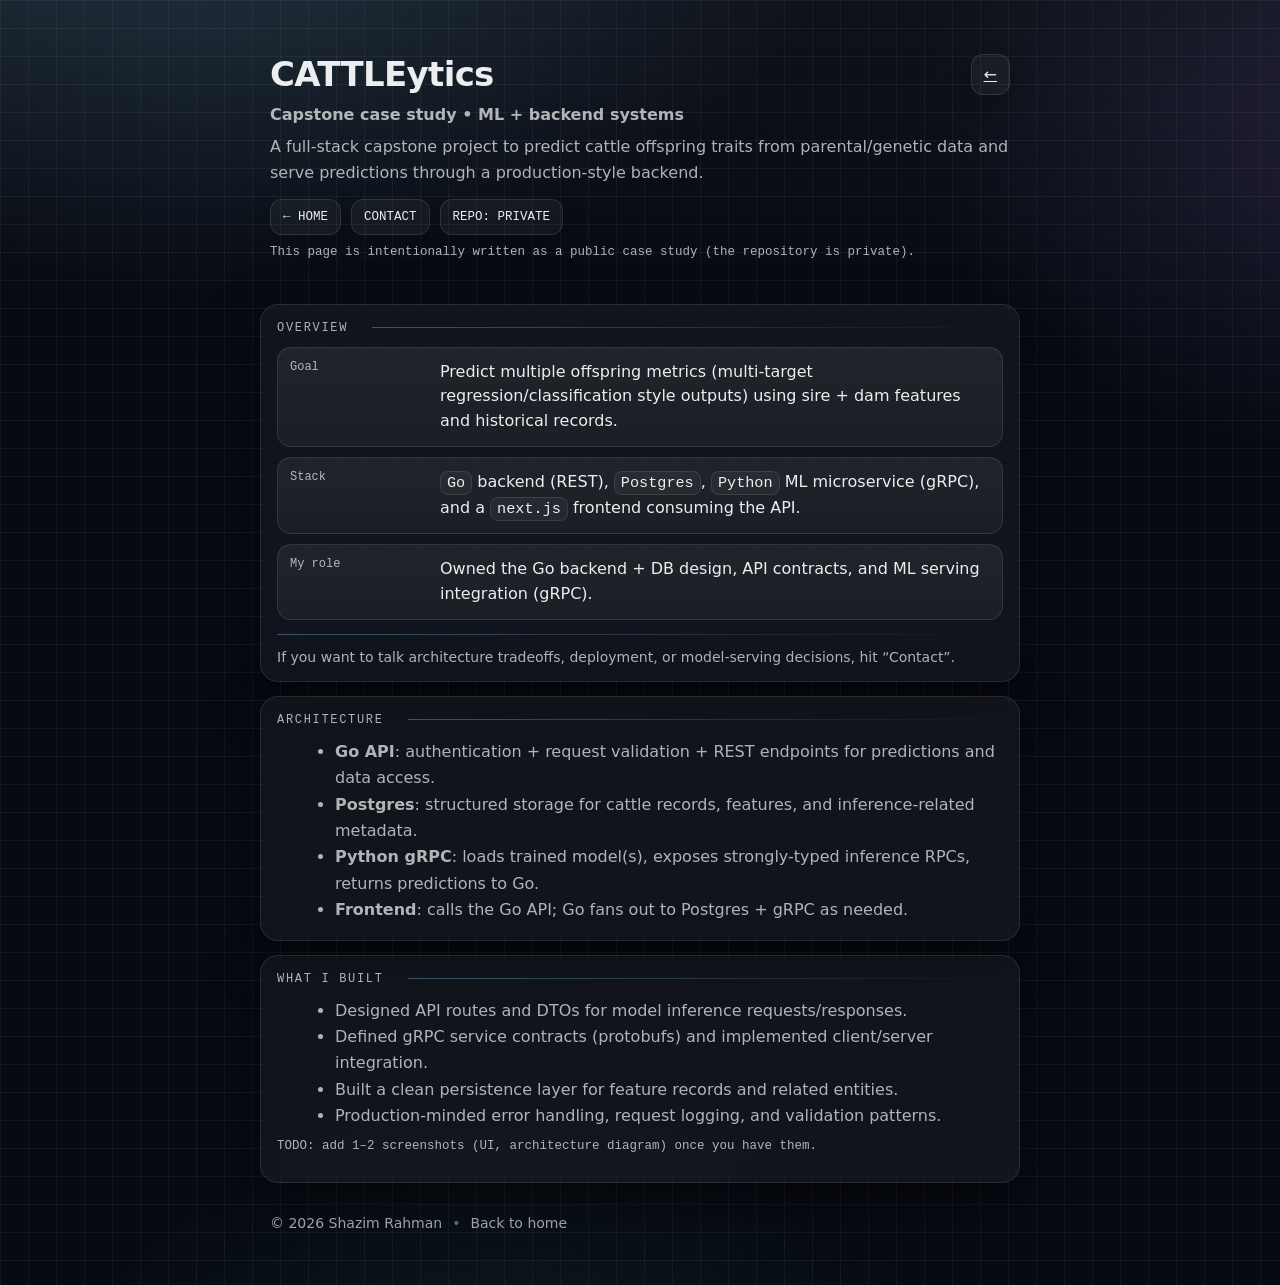
==== pages/cattleytics.html @ 4dfc5682 "add links and projects" ====
<!doctype html>
<html lang="en">
  <head>
    <meta charset="UTF-8" />
    <meta name="viewport" content="width=device-width, initial-scale=1.0" />
    <meta name="description" content="CATTLEytics — case study and technical overview." />
    <title>CATTLEytics — Shazim Rahman</title>
    <link rel="stylesheet" href="../styles.css" />
    <style>
      .page-actions {
        display: flex;
        flex-wrap: wrap;
        gap: 10px;
        margin-top: 14px;
      }
      .btn {
        display: inline-flex;
        align-items: center;
        gap: 10px;
        padding: 10px 12px;
        border-radius: 12px;
        border: 1px solid var(--border);
        background: var(--panel);
        color: var(--text);
        text-decoration: none;
        box-shadow: var(--shadow-soft);
        transition: transform 120ms ease, background 120ms ease, border-color 120ms ease;
        font-family: var(--mono);
        font-size: 12.5px;
      }
      .btn:hover {
        transform: translateY(-1px);
        background: var(--panel-strong);
        border-color: var(--border-strong);
      }
      .kvs {
        display: grid;
        gap: 10px;
        margin-top: 12px;
      }
      .kv {
        display: grid;
        grid-template-columns: 140px 1fr;
        gap: 10px;
        padding: 12px;
        border-radius: 14px;
        border: 1px solid var(--border);
        background: linear-gradient(180deg, var(--panel-strong), var(--panel));
      }
      .kv .k {
        color: var(--muted);
        font-family: var(--mono);
        font-size: 12px;
      }
      .kv .v {
        color: var(--text);
        line-height: 1.55;
      }
      ul {
        margin: 10px 0 0 18px;
        color: var(--muted);
        line-height: 1.65;
      }
      .note {
        margin-top: 10px;
        color: var(--muted);
        font-family: var(--mono);
        font-size: 12.5px;
      }
      .divider {
        height: 1px;
        background: linear-gradient(90deg, rgba(125,211,252,0.35), transparent);
        margin: 14px 0;
      }
      .small {
        font-size: 14px;
        color: var(--muted);
      }
      code.inline {
        font-family: var(--mono);
        font-size: 0.95em;
        padding: 2px 6px;
        border-radius: 8px;
        border: 1px solid var(--border);
        background: var(--panel);
        color: var(--text);
      }
    </style>
  </head>

  <body>
    <main class="container">
      <header class="header">
        <div class="title-row">
          <h1 class="name">CATTLEytics</h1>
          <a class="theme-toggle" href="../index.html" aria-label="Back to home">←</a>
        </div>

        <p class="tagline">Capstone case study • ML + backend systems</p>
        <p class="bio">
          A full-stack capstone project to predict cattle offspring traits from parental/genetic data and serve predictions through a
          production-style backend.
        </p>

        <div class="page-actions">
          <a class="btn" href="../index.html" aria-label="Back to home">← HOME</a>
          <a class="btn" href="mailto:shazimrahman@hotmail.com">CONTACT</a>
          <span class="btn" aria-label="Repo status">REPO: PRIVATE</span>
        </div>

        <p class="note">
          This page is intentionally written as a public case study (the repository is private).
        </p>
      </header>

      <section class="card">
        <div class="card-title">Overview</div>

        <div class="kvs">
          <div class="kv">
            <div class="k">Goal</div>
            <div class="v">
              Predict multiple offspring metrics (multi-target regression/classification style outputs) using sire + dam features and historical records.
            </div>
          </div>

          <div class="kv">
            <div class="k">Stack</div>
            <div class="v">
              <code class="inline">Go</code> backend (REST), <code class="inline">Postgres</code>, <code class="inline">Python</code> ML microservice (gRPC),
              and a <code class="inline">next.js</code> frontend consuming the API.
            </div>
          </div>

          <div class="kv">
            <div class="k">My role</div>
            <div class="v">
              Owned the Go backend + DB design, API contracts, and ML serving integration (gRPC).
            </div>
          </div>
        </div>

        <div class="divider"></div>

        <div class="small">
          If you want to talk architecture tradeoffs, deployment, or model-serving decisions, hit “Contact”.
        </div>
      </section>

      <section class="card">
        <div class="card-title">Architecture</div>

        <ul>
          <li><b>Go API</b>: authentication + request validation + REST endpoints for predictions and data access.</li>
          <li><b>Postgres</b>: structured storage for cattle records, features, and inference-related metadata.</li>
          <li><b>Python gRPC</b>: loads trained model(s), exposes strongly-typed inference RPCs, returns predictions to Go.</li>
          <li><b>Frontend</b>: calls the Go API; Go fans out to Postgres + gRPC as needed.</li>
        </ul>
      </section>

      <section class="card">
        <div class="card-title">What I built</div>

        <ul>
          <li>Designed API routes and DTOs for model inference requests/responses.</li>
          <li>Defined gRPC service contracts (protobufs) and implemented client/server integration.</li>
          <li>Built a clean persistence layer for feature records and related entities.</li>
          <li>Production-minded error handling, request logging, and validation patterns.</li>
        </ul>

        <p class="note">
          TODO: add 1–2 screenshots (UI, architecture diagram) once you have them.
        </p>
      </section>

      <footer class="footer">
        <div class="footer-row">
          <span>© <span id="year"></span> Shazim Rahman</span>
          <span class="dot">•</span>
          <a class="footer-link" href="/">Back to home</a>
        </div>
      </footer>
    </main>

    <script>
      document.getElementById("year").textContent = new Date().getFullYear();
    </script>
  </body>
</html>
---- styles.css ----
:root {
    /* Colors (dark) */
    --bg: #070a12;
    --panel: rgba(255, 255, 255, 0.045);
    --panel-strong: rgba(255, 255, 255, 0.065);
    --border: rgba(255, 255, 255, 0.10);
    --border-strong: rgba(255, 255, 255, 0.14);

    --text: rgba(255, 255, 255, 0.92);
    --muted: rgba(255, 255, 255, 0.68);

    --accent: #7dd3fc;
    /* cyan */
    --accent2: #a78bfa;
    /* violet */
    --ok: #34d399;
    /* green */

    --ring: rgba(125, 211, 252, 0.35);

    --shadow: 0 18px 55px rgba(0, 0, 0, 0.45);
    --shadow-soft: 0 10px 25px rgba(0, 0, 0, 0.22);

    --radius: 18px;
    --radius-sm: 14px;

    --mono: ui-monospace, SFMono-Regular, Menlo, Monaco, Consolas, "Liberation Mono", "Courier New", monospace;
    --sans: ui-sans-serif, system-ui, -apple-system, Segoe UI, Roboto, Arial, "Apple Color Emoji", "Segoe UI Emoji";
}

html[data-theme="light"] {
    --bg: #f6f7fb;
    --panel: rgba(0, 0, 0, 0.035);
    --panel-strong: rgba(0, 0, 0, 0.055);
    --border: rgba(0, 0, 0, 0.10);
    --border-strong: rgba(0, 0, 0, 0.14);

    --text: rgba(0, 0, 0, 0.88);
    --muted: rgba(0, 0, 0, 0.62);

    --accent: #0284c7;
    --accent2: #7c3aed;
    --ok: #059669;

    --ring: rgba(2, 132, 199, 0.22);

    --shadow: 0 18px 55px rgba(0, 0, 0, 0.12);
    --shadow-soft: 0 10px 25px rgba(0, 0, 0, 0.10);
}

* {
    box-sizing: border-box;
}

body {
    margin: 0;
    min-height: 100vh;
    font-family: var(--sans);
    color: var(--text);

    /* "softwarey" background: grid + glows */
    background:
        radial-gradient(1100px 700px at 15% -10%, rgba(125, 211, 252, 0.18), transparent 60%),
        radial-gradient(900px 600px at 110% 10%, rgba(167, 139, 250, 0.14), transparent 55%),
        radial-gradient(800px 600px at 40% 115%, rgba(52, 211, 153, 0.10), transparent 60%),
        linear-gradient(to bottom, rgba(255, 255, 255, 0.03), transparent 25%),
        /* grid */
        linear-gradient(rgba(255, 255, 255, 0.05) 1px, transparent 1px),
        linear-gradient(90deg, rgba(255, 255, 255, 0.05) 1px, transparent 1px),
        var(--bg);
    background-size:
        auto, auto, auto, auto,
        28px 28px,
        28px 28px,
        auto;
    background-position:
        center, center, center, center,
        0 0,
        0 0,
        center;
}

.container {
    width: min(760px, calc(100% - 32px));
    margin: 44px auto;
}

.header {
    padding: 10px 10px 18px;
}

.title-row {
    display: flex;
    align-items: center;
    justify-content: space-between;
    gap: 12px;
}

.name {
    margin: 0;
    font-size: 34px;
    line-height: 1.1;
    letter-spacing: -0.02em;
}

.tagline {
    margin: 10px 0 0;
    color: var(--muted);
    font-weight: 650;
}

.bio {
    margin: 10px 0 0;
    color: var(--muted);
    line-height: 1.6;
}

.avatar {
    width: 86px;
    height: 86px;
    border-radius: 999px;
    object-fit: cover;
    border: 1px solid var(--card-border);
    box-shadow: var(--shadow);
    display: block;
    margin-bottom: 14px;
}

.chips {
    display: flex;
    flex-wrap: wrap;
    gap: 8px;
    margin-top: 14px;
}

.chip {
    font-family: var(--mono);
    font-size: 12px;
    color: var(--muted);
    padding: 7px 10px;
    border: 1px solid var(--border);
    background: var(--panel);
    border-radius: 999px;
}

.theme-toggle {
    border: 1px solid var(--border);
    background: var(--panel);
    color: var(--text);
    border-radius: 12px;
    padding: 10px 12px;
    cursor: pointer;
    box-shadow: var(--shadow-soft);
    transition: transform 120ms ease, background 120ms ease, border-color 120ms ease;
}

.theme-toggle:hover {
    background: var(--panel-strong);
    transform: translateY(-1px);
    border-color: var(--border-strong);
}

.theme-toggle:focus-visible {
    outline: none;
    box-shadow: 0 0 0 4px var(--ring);
}

.card {
    margin: 14px 0;
    padding: 16px;
    border-radius: var(--radius);
    background: var(--panel);
    border: 1px solid var(--border);
    box-shadow: var(--shadow);
    backdrop-filter: blur(10px);
}

.card-title {
    display: flex;
    align-items: center;
    justify-content: space-between;
    gap: 12px;

    font-family: var(--mono);
    font-size: 12px;
    letter-spacing: 0.14em;
    text-transform: uppercase;
    color: var(--muted);
    margin-bottom: 12px;
}

.card-title::after {
    content: "";
    flex: 1;
    height: 1px;
    margin-left: 12px;
    background: linear-gradient(90deg, rgba(125, 211, 252, 0.35), transparent);
}

.links {
    display: grid;
    gap: 10px;
}

.link {
    position: relative;
    display: flex;
    align-items: center;
    justify-content: space-between;
    gap: 14px;

    padding: 14px 14px;
    border-radius: var(--radius-sm);
    border: 1px solid var(--border);
    background: linear-gradient(180deg, var(--panel-strong), var(--panel));
    text-decoration: none;
    color: var(--text);
    box-shadow: var(--shadow-soft);

    transition: transform 120ms ease, border-color 120ms ease, background 120ms ease;
    overflow: hidden;
}

.link::before {
    content: "";
    position: absolute;
    inset: 0;
    opacity: 0;
    background: radial-gradient(900px 220px at 0% 50%, rgba(125, 211, 252, 0.18), transparent 60%);
    transition: opacity 120ms ease;
}

.link:hover {
    transform: translateY(-1px);
    border-color: rgba(125, 211, 252, 0.30);
}

.link:hover::before {
    opacity: 1;
}

.link:focus-visible {
    outline: none;
    box-shadow: 0 0 0 4px var(--ring), var(--shadow-soft);
}

.left {
    position: relative;
    display: flex;
    align-items: center;
    gap: 10px;
    min-width: 0;
    z-index: 1;
}

.icon {
    width: 20px;
    height: 20px;
    opacity: 0.92;
    flex: 0 0 auto;
}

.text {
    display: flex;
    flex-direction: column;
    min-width: 0;
}

.primary {
    font-weight: 760;
    white-space: nowrap;
    overflow: hidden;
    text-overflow: ellipsis;
}

.secondary {
    color: var(--muted);
    font-family: var(--mono);
    font-size: 12.5px;
    margin-top: 3px;
    white-space: nowrap;
    overflow: hidden;
    text-overflow: ellipsis;
}

.badge {
    position: relative;
    z-index: 1;
    font-family: var(--mono);
    font-size: 11px;
    color: var(--muted);
    padding: 6px 10px;
    border-radius: 999px;
    border: 1px solid var(--border);
    background: var(--panel);
}

.footer {
    padding: 18px 10px 10px;
    color: var(--muted);
    font-size: 14px;
}

.footer-row {
    display: flex;
    flex-wrap: wrap;
    gap: 10px;
    align-items: center;
}

.footer-link {
    color: var(--muted);
    text-decoration: none;
}

.footer-link:hover {
    color: var(--text);
}

.dot {
    opacity: 0.55;
}

@media (max-width: 420px) {
    .name {
        font-size: 28px;
    }
}
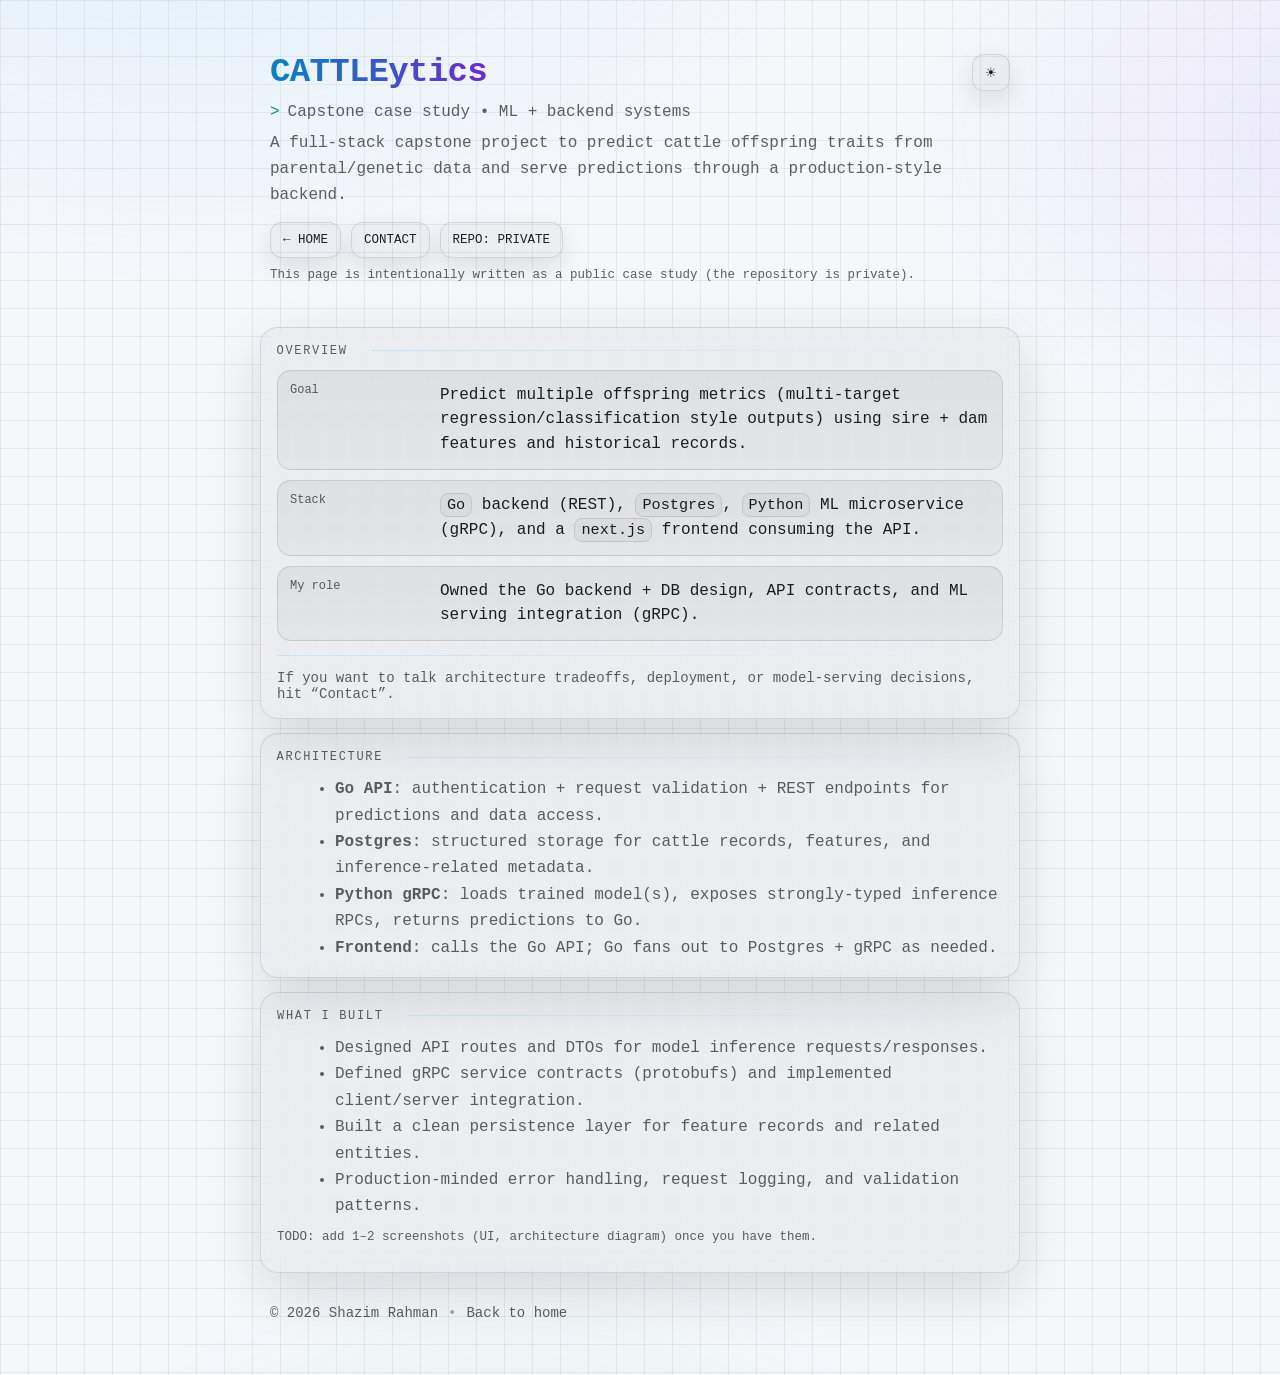
==== commit 14047ff0: "update styling to make it look more developy" ====
--- a/pages/cattleytics.html
+++ b/pages/cattleytics.html
@@ -5,6 +5,18 @@
     <meta name="viewport" content="width=device-width, initial-scale=1.0" />
     <meta name="description" content="CATTLEytics — case study and technical overview." />
     <title>CATTLEytics — Shazim Rahman</title>
+
+    <script>
+      (function () {
+        const theme = localStorage.getItem("theme");
+        if (theme === "light") {
+          document.documentElement.setAttribute("data-theme", "light");
+        } else {
+          document.documentElement.removeAttribute("data-theme");
+        }
+      })();
+    </script>
+
     <link rel="stylesheet" href="../styles.css" />
     <style>
       .page-actions {
@@ -93,10 +105,13 @@
       <header class="header">
         <div class="title-row">
           <h1 class="name">CATTLEytics</h1>
-          <a class="theme-toggle" href="../index.html" aria-label="Back to home">←</a>
-        </div>
-
-        <p class="tagline">Capstone case study • ML + backend systems</p>
+
+          <button id="themeToggle" class="theme-toggle" type="button" aria-label="Toggle theme">
+            <span class="theme-icon" aria-hidden="true">☾</span>
+          </button>
+        </div>
+
+        <p class="statusline">Capstone case study • ML + backend systems</p>
         <p class="bio">
           A full-stack capstone project to predict cattle offspring traits from parental/genetic data and serve predictions through a
           production-style backend.
@@ -177,11 +192,12 @@
         <div class="footer-row">
           <span>© <span id="year"></span> Shazim Rahman</span>
           <span class="dot">•</span>
-          <a class="footer-link" href="/">Back to home</a>
+          <a class="footer-link" href="../index.html">Back to home</a>
         </div>
       </footer>
     </main>
 
+    <script src="../script.js"></script>
     <script>
       document.getElementById("year").textContent = new Date().getFullYear();
     </script>
--- a/styles.css
+++ b/styles.css
@@ -18,14 +18,16 @@
 
     --ring: rgba(125, 211, 252, 0.35);
 
+    --grid: rgba(255, 255, 255, 0.06);
+    --grid2: rgba(255, 255, 255, 0.03);
+
     --shadow: 0 18px 55px rgba(0, 0, 0, 0.45);
     --shadow-soft: 0 10px 25px rgba(0, 0, 0, 0.22);
 
     --radius: 18px;
     --radius-sm: 14px;
 
-    --mono: ui-monospace, SFMono-Regular, Menlo, Monaco, Consolas, "Liberation Mono", "Courier New", monospace;
-    --sans: ui-sans-serif, system-ui, -apple-system, Segoe UI, Roboto, Arial, "Apple Color Emoji", "Segoe UI Emoji";
+    --mono: ui-monospace, "SF Mono", "SFMono-Regular", Menlo, Monaco, Consolas, "Cascadia Mono", "JetBrains Mono", "Fira Code", "Liberation Mono", "Courier New", monospace;
 }
 
 html[data-theme="light"] {
@@ -39,10 +41,12 @@
     --muted: rgba(0, 0, 0, 0.62);
 
     --accent: #0284c7;
-    --accent2: #7c3aed;
+    --accent2: #6d28d9;
     --ok: #059669;
 
     --ring: rgba(2, 132, 199, 0.22);
+
+    --grid: rgba(0, 0, 0, 0.06);
 
     --shadow: 0 18px 55px rgba(0, 0, 0, 0.12);
     --shadow-soft: 0 10px 25px rgba(0, 0, 0, 0.10);
@@ -55,18 +59,17 @@
 body {
     margin: 0;
     min-height: 100vh;
-    font-family: var(--sans);
+    font-family: var(--mono);
     color: var(--text);
 
-    /* "softwarey" background: grid + glows */
     background:
         radial-gradient(1100px 700px at 15% -10%, rgba(125, 211, 252, 0.18), transparent 60%),
         radial-gradient(900px 600px at 110% 10%, rgba(167, 139, 250, 0.14), transparent 55%),
         radial-gradient(800px 600px at 40% 115%, rgba(52, 211, 153, 0.10), transparent 60%),
         linear-gradient(to bottom, rgba(255, 255, 255, 0.03), transparent 25%),
         /* grid */
-        linear-gradient(rgba(255, 255, 255, 0.05) 1px, transparent 1px),
-        linear-gradient(90deg, rgba(255, 255, 255, 0.05) 1px, transparent 1px),
+        linear-gradient(var(--grid) 1px, transparent 1px),
+        linear-gradient(90deg, var(--grid) 1px, transparent 1px),
         var(--bg);
     background-size:
         auto, auto, auto, auto,
@@ -99,14 +102,31 @@
 .name {
     margin: 0;
     font-size: 34px;
+    font-weight: 800;
     line-height: 1.1;
     letter-spacing: -0.02em;
+    background: linear-gradient(90deg, var(--accent), var(--accent2));
+    -webkit-background-clip: text;
+    background-clip: text;
+    color: transparent;
 }
 
 .tagline {
     margin: 10px 0 0;
     color: var(--muted);
     font-weight: 650;
+}
+
+.statusline {
+    margin: 12px 0 0;
+    font-family: var(--mono);
+    color: var(--muted);
+}
+
+.statusline::before {
+    content: ">";
+    margin-right: 8px;
+    color: var(--ok);
 }
 
 .bio {
@@ -230,9 +250,25 @@
     transition: opacity 120ms ease;
 }
 
+.link::after {
+    content: "";
+    position: absolute;
+    left: 0;
+    top: 10px;
+    bottom: 10px;
+    width: 3px;
+    border-radius: 999px;
+    background: linear-gradient(180deg, var(--accent), var(--accent2));
+    opacity: 0.85;
+}
+
 .link:hover {
     transform: translateY(-1px);
-    border-color: rgba(125, 211, 252, 0.30);
+    border-color: rgba(125, 211, 252, 0.35);
+}
+
+html[data-theme="light"] .link:hover {
+    border-color: rgba(2, 132, 199, 0.35);
 }
 
 .link:hover::before {
@@ -292,6 +328,20 @@
     padding: 6px 10px;
     border-radius: 999px;
     border: 1px solid var(--border);
+    border-color: rgba(125, 211, 252, 0.22);
+    background: var(--panel);
+}
+
+html[data-theme="light"] .badge {
+    position: relative;
+    z-index: 1;
+    font-family: var(--mono);
+    font-size: 11px;
+    color: var(--muted);
+    padding: 6px 10px;
+    border-radius: 999px;
+    border: 1px solid var(--border);
+    border-color: rgba(2, 132, 199, 0.22);
     background: var(--panel);
 }
 
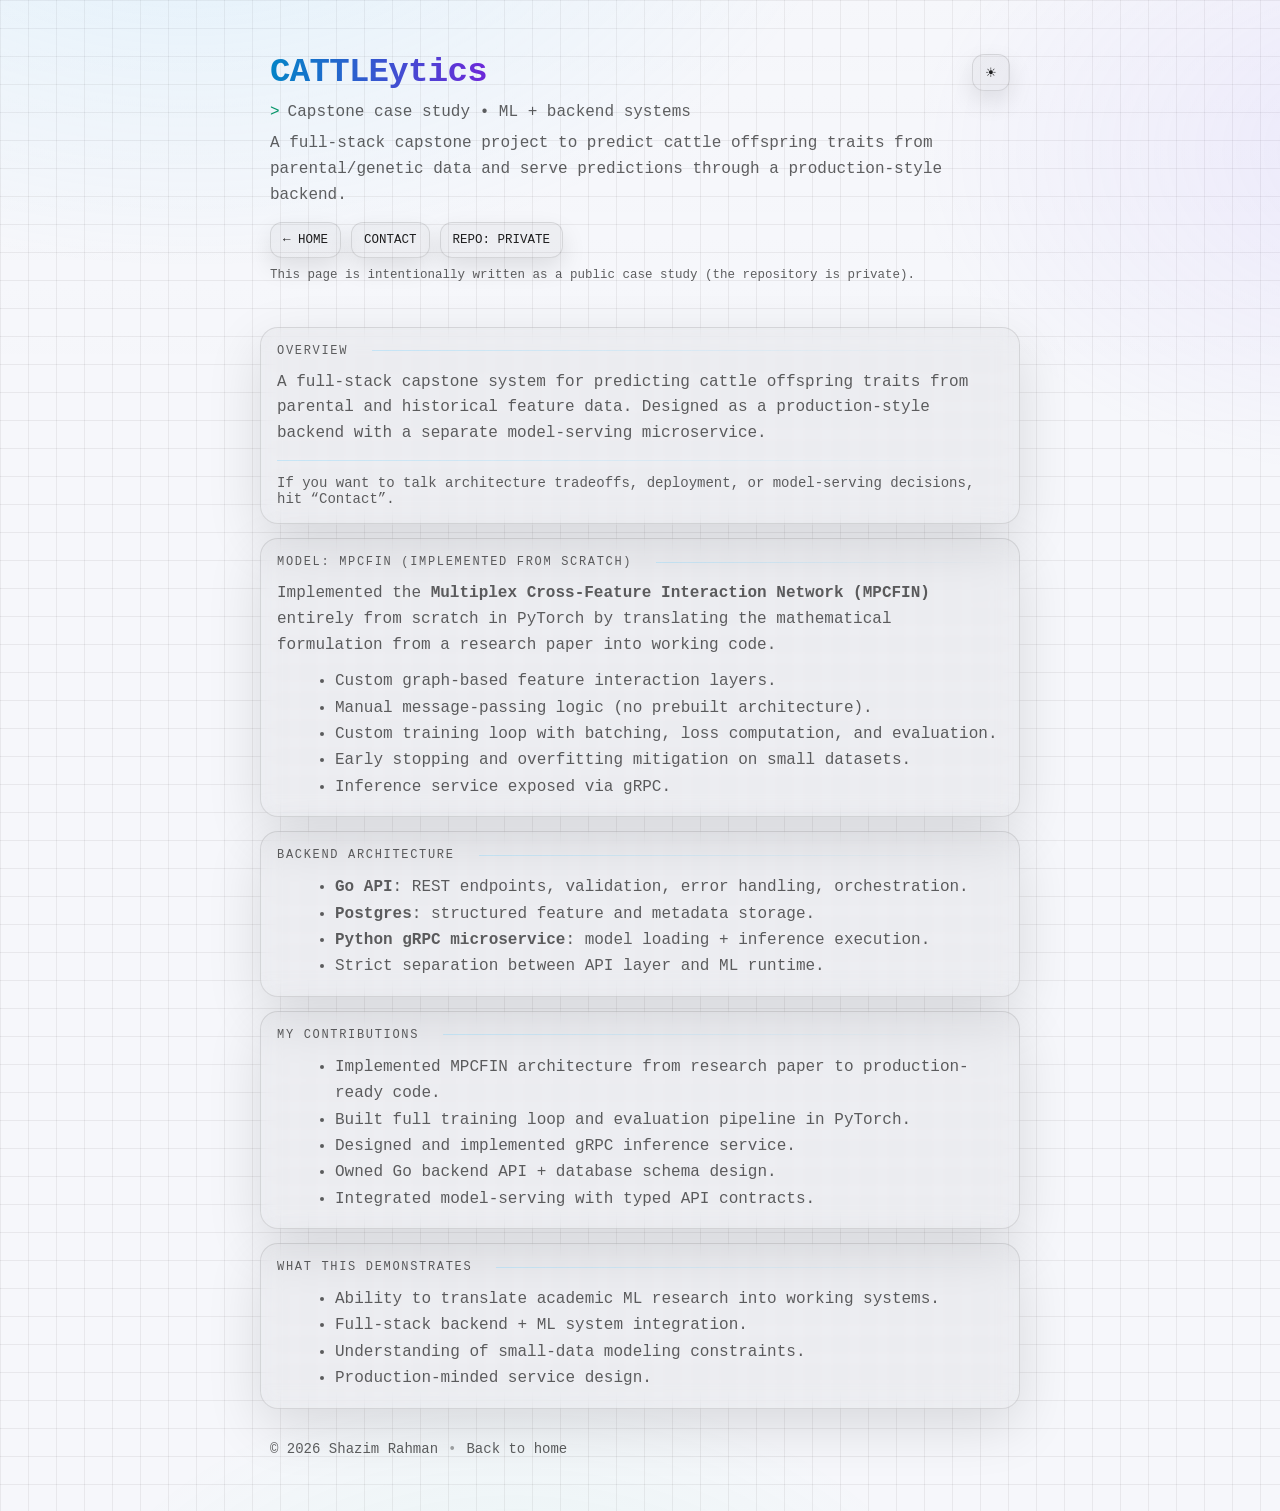
==== commit 991fcafd: "update content and styling" ====
--- a/pages/cattleytics.html
+++ b/pages/cattleytics.html
@@ -4,7 +4,7 @@
     <meta charset="UTF-8" />
     <meta name="viewport" content="width=device-width, initial-scale=1.0" />
     <meta name="description" content="CATTLEytics — case study and technical overview." />
-    <title>CATTLEytics — Shazim Rahman</title>
+    <title>CATTLEytics - Shazim Rahman</title>
 
     <script>
       (function () {
@@ -130,30 +130,10 @@
 
       <section class="card">
         <div class="card-title">Overview</div>
-
-        <div class="kvs">
-          <div class="kv">
-            <div class="k">Goal</div>
-            <div class="v">
-              Predict multiple offspring metrics (multi-target regression/classification style outputs) using sire + dam features and historical records.
-            </div>
-          </div>
-
-          <div class="kv">
-            <div class="k">Stack</div>
-            <div class="v">
-              <code class="inline">Go</code> backend (REST), <code class="inline">Postgres</code>, <code class="inline">Python</code> ML microservice (gRPC),
-              and a <code class="inline">next.js</code> frontend consuming the API.
-            </div>
-          </div>
-
-          <div class="kv">
-            <div class="k">My role</div>
-            <div class="v">
-              Owned the Go backend + DB design, API contracts, and ML serving integration (gRPC).
-            </div>
-          </div>
-        </div>
+        <p class="bio">
+          A full-stack capstone system for predicting cattle offspring traits from parental and historical feature data.
+          Designed as a production-style backend with a separate model-serving microservice.
+        </p>
 
         <div class="divider"></div>
 
@@ -163,29 +143,50 @@
       </section>
 
       <section class="card">
-        <div class="card-title">Architecture</div>
-
-        <ul>
-          <li><b>Go API</b>: authentication + request validation + REST endpoints for predictions and data access.</li>
-          <li><b>Postgres</b>: structured storage for cattle records, features, and inference-related metadata.</li>
-          <li><b>Python gRPC</b>: loads trained model(s), exposes strongly-typed inference RPCs, returns predictions to Go.</li>
-          <li><b>Frontend</b>: calls the Go API; Go fans out to Postgres + gRPC as needed.</li>
-        </ul>
-      </section>
-
-      <section class="card">
-        <div class="card-title">What I built</div>
-
-        <ul>
-          <li>Designed API routes and DTOs for model inference requests/responses.</li>
-          <li>Defined gRPC service contracts (protobufs) and implemented client/server integration.</li>
-          <li>Built a clean persistence layer for feature records and related entities.</li>
-          <li>Production-minded error handling, request logging, and validation patterns.</li>
-        </ul>
-
-        <p class="note">
-          TODO: add 1–2 screenshots (UI, architecture diagram) once you have them.
-        </p>
+        <div class="card-title">Model: MPCFIN (Implemented From Scratch)</div>
+        <p class="bio">
+          Implemented the <b>Multiplex Cross-Feature Interaction Network (MPCFIN)</b> entirely from scratch in PyTorch
+          by translating the mathematical formulation from a research paper into working code.
+        </p>
+    
+        <ul>
+          <li>Custom graph-based feature interaction layers.</li>
+          <li>Manual message-passing logic (no prebuilt architecture).</li>
+          <li>Custom training loop with batching, loss computation, and evaluation.</li>
+          <li>Early stopping and overfitting mitigation on small datasets.</li>
+          <li>Inference service exposed via gRPC.</li>
+        </ul>
+      </section>
+
+      <section class="card">
+        <div class="card-title">Backend Architecture</div>
+        <ul>
+          <li><b>Go API</b>: REST endpoints, validation, error handling, orchestration.</li>
+          <li><b>Postgres</b>: structured feature and metadata storage.</li>
+          <li><b>Python gRPC microservice</b>: model loading + inference execution.</li>
+          <li>Strict separation between API layer and ML runtime.</li>
+        </ul>
+      </section>
+      
+      <section class="card">
+        <div class="card-title">My Contributions</div>
+        <ul>
+          <li>Implemented MPCFIN architecture from research paper to production-ready code.</li>
+          <li>Built full training loop and evaluation pipeline in PyTorch.</li>
+          <li>Designed and implemented gRPC inference service.</li>
+          <li>Owned Go backend API + database schema design.</li>
+          <li>Integrated model-serving with typed API contracts.</li>
+        </ul>
+      </section>
+
+      <section class="card">
+        <div class="card-title">What This Demonstrates</div>
+        <ul>
+          <li>Ability to translate academic ML research into working systems.</li>
+          <li>Full-stack backend + ML system integration.</li>
+          <li>Understanding of small-data modeling constraints.</li>
+          <li>Production-minded service design.</li>
+        </ul>
       </section>
 
       <footer class="footer">
--- a/styles.css
+++ b/styles.css
@@ -304,9 +304,8 @@
 
 .primary {
     font-weight: 760;
-    white-space: nowrap;
-    overflow: hidden;
-    text-overflow: ellipsis;
+    white-space: normal;
+    overflow: visible;
 }
 
 .secondary {
@@ -314,9 +313,9 @@
     font-family: var(--mono);
     font-size: 12.5px;
     margin-top: 3px;
-    white-space: nowrap;
-    overflow: hidden;
-    text-overflow: ellipsis;
+    white-space: normal;
+    overflow: visible;
+    line-height: 1.4;
 }
 
 .badge {
